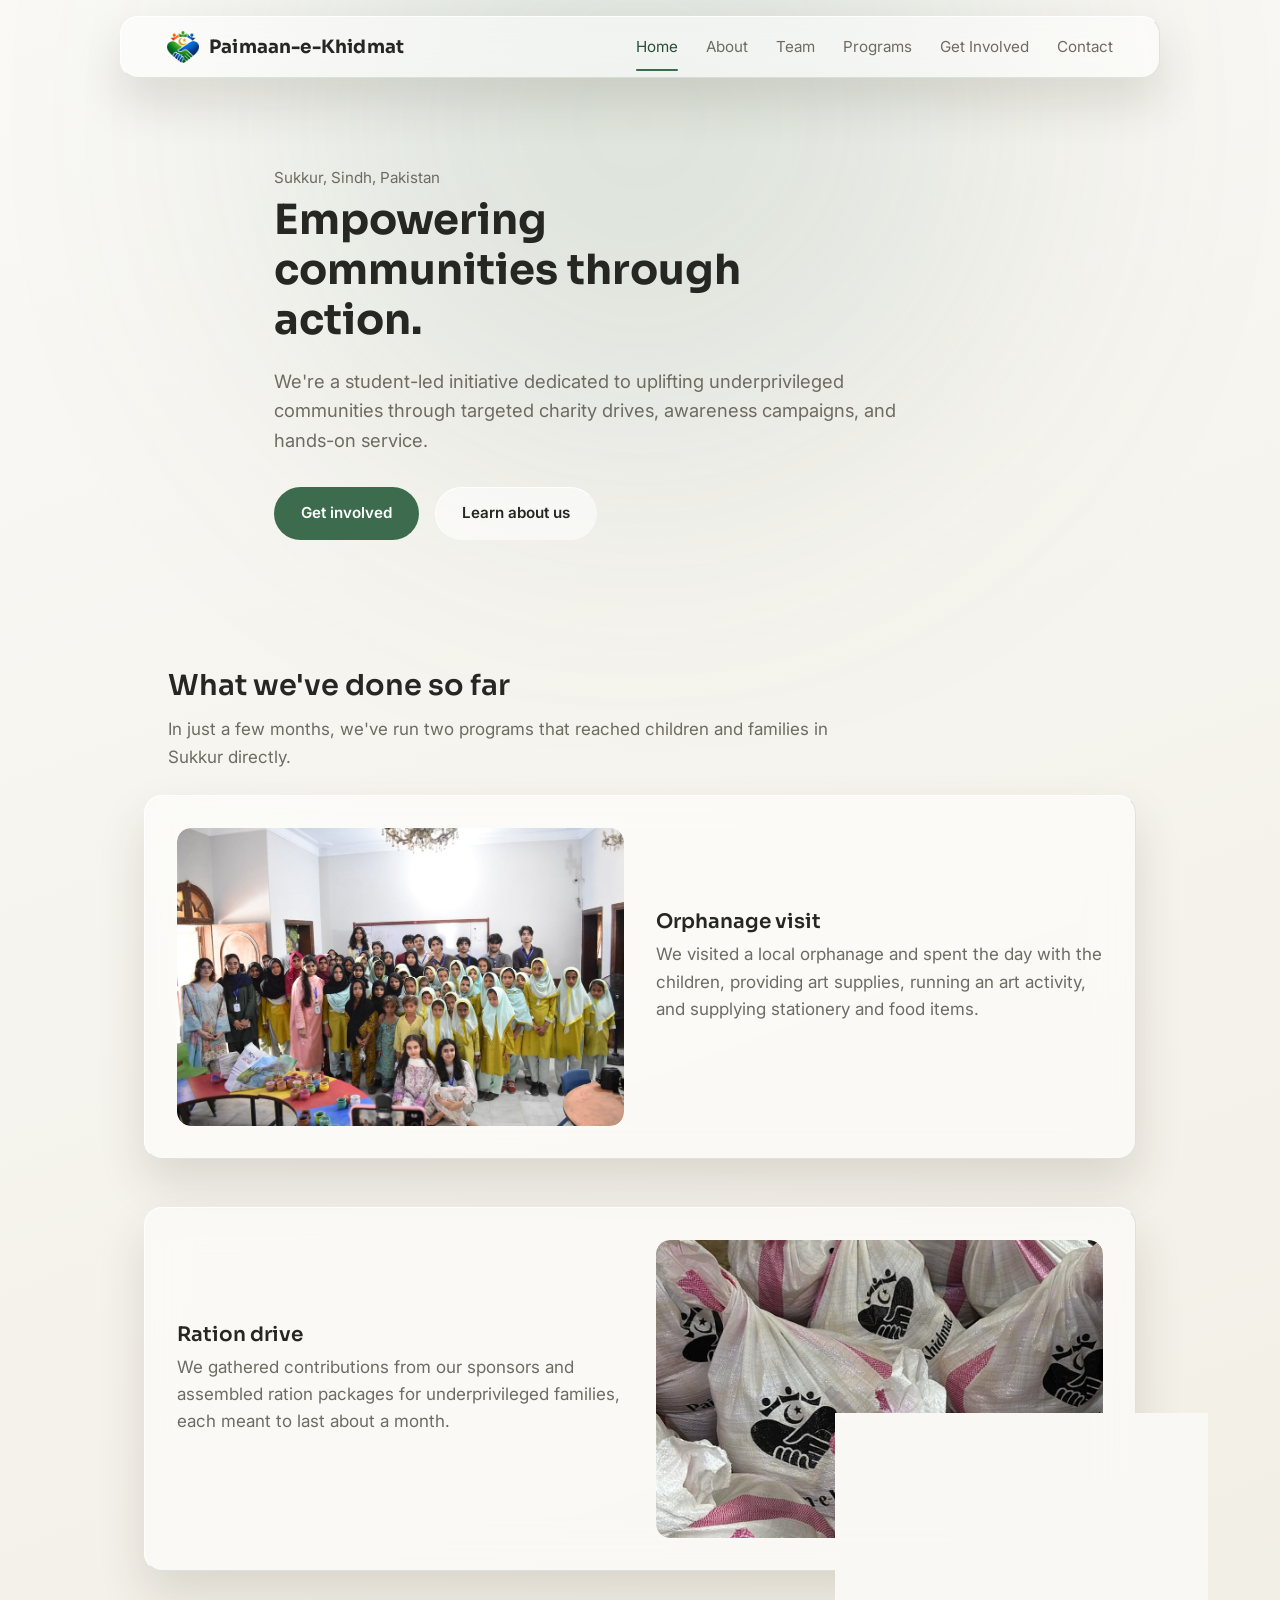
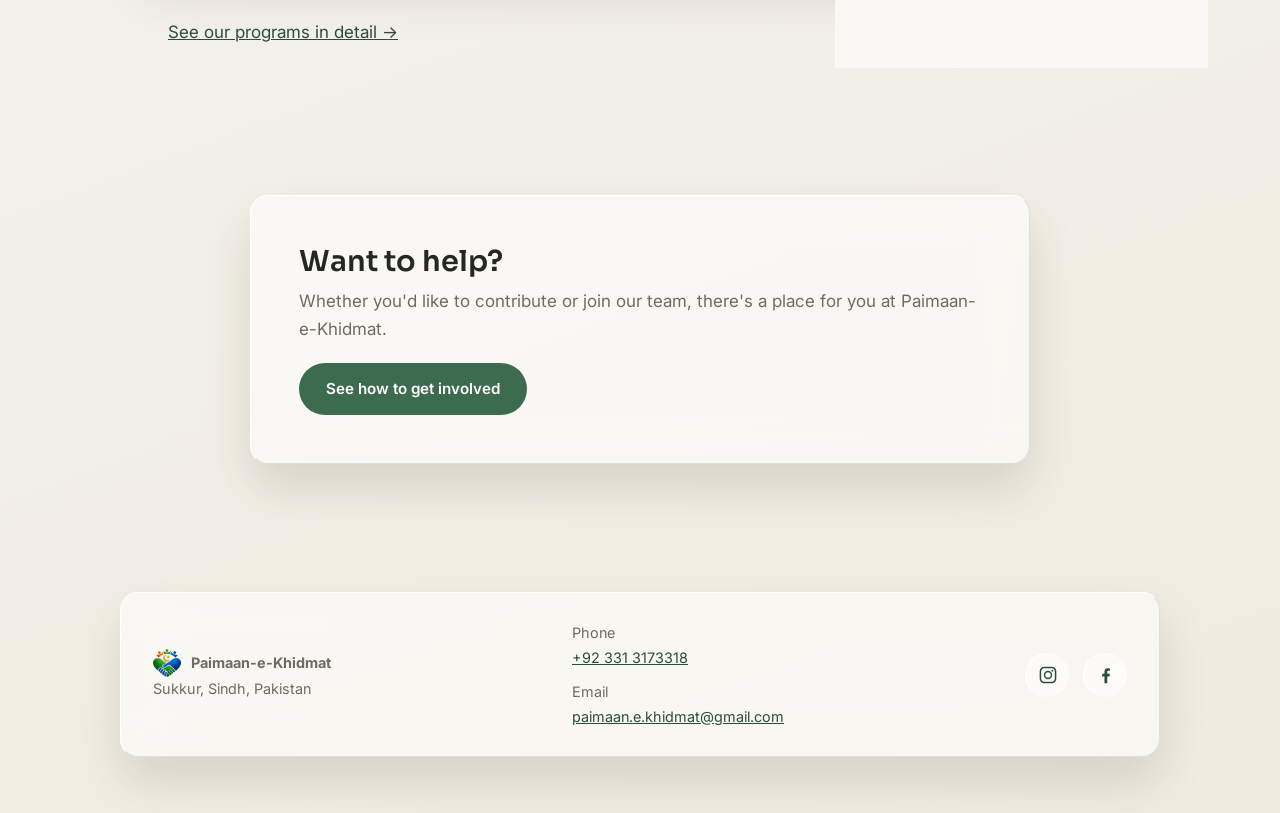
==== index.html @ b543eeee "Add files via upload" ====
<!DOCTYPE html>
<html lang="en">
<head>
<meta charset="UTF-8">
<meta name="viewport" content="width=device-width, initial-scale=1.0">
<title>Paimaan-e-Khidmat — Empowering communities through action</title>
<meta name="description" content="Paimaan-e-Khidmat is a student-led initiative in Sukkur, Sindh, uplifting underprivileged communities through charity drives, awareness campaigns, and hands-on service.">
<link rel="icon" type="image/png" href="images/logo-icon.png">
<link rel="apple-touch-icon" href="images/logo-icon.png">
<link rel="stylesheet" href="css/style.css">
</head>
<body>

<header class="site-header glass">
  <nav class="nav-row">
    <a href="index.html" class="logo-link"><img src="images/logo-icon.png" alt="Paimaan-e-Khidmat logo">Paimaan-e-Khidmat</a>
    <button class="nav-toggle" aria-label="Toggle navigation" aria-expanded="false">
      <span></span><span></span><span></span>
    </button>
    <ul class="nav-links">
      <li><a href="index.html" class="active">Home</a></li>
      <li><a href="about.html">About</a></li>
      <li><a href="team.html">Team</a></li>
      <li><a href="programs.html">Programs</a></li>
      <li><a href="get-involved.html">Get Involved</a></li>
      <li><a href="contact.html">Contact</a></li>
      <span class="nav-underline" aria-hidden="true"></span>
    </ul>
  </nav>
</header>

<main>

  <section class="hero">
    <div class="container">
      <p class="eyebrow">Sukkur, Sindh, Pakistan</p>
      <h1>Empowering communities through action.</h1>
      <p class="hero-lede">We're a student-led initiative dedicated to uplifting underprivileged communities through targeted charity drives, awareness campaigns, and hands-on service.</p>
      <div class="hero-actions">
        <a href="get-involved.html" class="btn btn-primary">Get involved</a>
        <a href="about.html" class="btn btn-secondary">Learn about us</a>
      </div>
    </div>
  </section>

  <section>
    <div class="container-wide">
      <h2 style="margin-left: 24px;">What we've done so far</h2>
      <p style="margin-left: 24px; max-width: 60ch;">In just a few months, we've run two programs that reached children and families in Sukkur directly.</p>
      <div class="card-grid" style="margin-top: 24px;">
        <div class="program-block card glass">
          <div class="photo-placeholder has-photo"><img src="images/orphanage-visit.jpg" alt="Volunteers and children together during the orphanage visit" style="border-radius: 14px; width: 100%; height: 100%; object-fit: cover;"></div>
          <div>
            <h3>Orphanage visit</h3>
            <p>We visited a local orphanage and spent the day with the children, providing art supplies, running an art activity, and supplying stationery and food items.</p>
          </div>
        </div>
        <div class="program-block card glass">
          <div style="order: 2;" class="photo-placeholder has-photo"><img src="images/ration-drive.jpg" alt="Ration packages branded with the Paimaan-e-Khidmat logo" style="border-radius: 14px; width: 100%; height: 100%; object-fit: cover;"></div>
          <div style="order: 1;">
            <h3>Ration drive</h3>
            <p>We gathered contributions from our sponsors and assembled ration packages for underprivileged families, each meant to last about a month.</p>
          </div>
        </div>
      </div>
      <p style="margin-top: 24px; margin-left: 24px;"><a href="programs.html">See our programs in detail →</a></p>
    </div>
  </section>

  <section>
    <div class="container card glass" style="padding: 48px; text-align: left;">
      <h2>Want to help?</h2>
      <p>Whether you'd like to contribute or join our team, there's a place for you at Paimaan-e-Khidmat.</p>
      <a href="get-involved.html" class="btn btn-primary">See how to get involved</a>
    </div>
  </section>

</main>

<footer class="site-footer">
  <div class="container-wide card glass">
    <div>
      <div class="footer-brand"><img src="images/logo-icon.png" alt="Paimaan-e-Khidmat logo"><strong>Paimaan-e-Khidmat</strong></div>
      Sukkur, Sindh, Pakistan
    </div>
    <div>
      <span class="contact-label">Phone</span><a href="tel:+923313173318">+92 331 3173318</a><br>
      <span class="contact-label" style="margin-top: 10px;">Email</span><a href="mailto:paimaan.e.khidmat@gmail.com">paimaan.e.khidmat@gmail.com</a>
    </div>
    <div class="social-links footer-social">
      <a class="social-icon" href="https://www.instagram.com/paimaan_e_khidmat" target="_blank" rel="noopener" aria-label="Paimaan-e-Khidmat on Instagram">
        <svg viewBox="0 0 24 24" xmlns="http://www.w3.org/2000/svg">
          <path d="M12 2c-2.72 0-3.06.01-4.12.06-1.06.05-1.79.22-2.43.47-.66.26-1.22.6-1.77 1.16-.56.55-.9 1.11-1.16 1.77-.25.64-.42 1.37-.47 2.43C2 8.94 2 9.28 2 12s.01 3.06.06 4.12c.05 1.06.22 1.79.47 2.43.26.66.6 1.22 1.16 1.77.55.56 1.11.9 1.77 1.16.64.25 1.37.42 2.43.47C8.94 22 9.28 22 12 22s3.06-.01 4.12-.06c1.06-.05 1.79-.22 2.43-.47.66-.26 1.22-.6 1.77-1.16.56-.55.9-1.11 1.16-1.77.25-.64.42-1.37.47-2.43.05-1.06.06-1.4.06-4.12s-.01-3.06-.06-4.12c-.05-1.06-.22-1.79-.47-2.43a4.9 4.9 0 0 0-1.16-1.77 4.9 4.9 0 0 0-1.77-1.16c-.64-.25-1.37-.42-2.43-.47C15.06 2.01 14.72 2 12 2Zm0 1.8c2.67 0 2.99.01 4.04.06.98.04 1.51.21 1.86.34.47.18.8.4 1.15.75.35.35.57.68.75 1.15.13.35.3.88.34 1.86.05 1.05.06 1.37.06 4.04s-.01 2.99-.06 4.04c-.04.98-.21 1.51-.34 1.86-.18.47-.4.8-.75 1.15-.35.35-.68.57-1.15.75-.35.13-.88.3-1.86.34-1.05.05-1.37.06-4.04.06s-2.99-.01-4.04-.06c-.98-.04-1.51-.21-1.86-.34a3.1 3.1 0 0 1-1.15-.75 3.1 3.1 0 0 1-.75-1.15c-.13-.35-.3-.88-.34-1.86-.05-1.05-.06-1.37-.06-4.04s.01-2.99.06-4.04c.04-.98.21-1.51.34-1.86.18-.47.4-.8.75-1.15.35-.35.68-.57 1.15-.75.35-.13.88-.3 1.86-.34C9.01 3.81 9.33 3.8 12 3.8Zm0 3.15a5.05 5.05 0 1 0 0 10.1 5.05 5.05 0 0 0 0-10.1Zm0 8.33a3.28 3.28 0 1 1 0-6.56 3.28 3.28 0 0 1 0 6.56Zm6.44-8.53a1.18 1.18 0 1 1-2.36 0 1.18 1.18 0 0 1 2.36 0Z"/>
        </svg>
      </a>
      <a class="social-icon" href="https://www.facebook.com/share/1TbUAhCM6e/" target="_blank" rel="noopener" aria-label="Paimaan-e-Khidmat on Facebook">
        <svg viewBox="0 0 24 24" xmlns="http://www.w3.org/2000/svg">
          <path d="M13.5 21.75v-8.1h2.72l.4-3.16h-3.12V8.5c0-.91.25-1.53 1.56-1.53h1.67V4.15C15.98 4.06 15.06 4 13.98 4 11.7 4 10.15 5.39 10.15 8.2v2.29H7.42v3.16h2.73v8.1h3.35Z"/>
        </svg>
      </a>
    </div>
  </div>
</footer>

<script src="js/script.js"></script>
</body>
</html>
---- css/style.css ----
/* ============================================================
   Paimaan-e-Khidmat — glassmorphism stylesheet (light theme)
   ============================================================ */

@import url('https://fonts.googleapis.com/css2?family=Sora:wght@400;500;600;700&family=Inter:wght@400;500;600&display=swap');

:root {
  --bg-a: #FAF9F6;
  --bg-b: #EFEBE0;
  --glow-a: #3D6B4E;

  --accent: #3D6B4E;
  --accent-dark: #2C4E39;

  --glass-fill: rgba(255, 255, 255, 0.55);
  --glass-fill-strong: rgba(255, 255, 255, 0.72);
  --glass-border: rgba(255, 255, 255, 0.9);
  --glass-border-soft: rgba(61, 107, 78, 0.16);
  --glass-shadow: rgba(58, 48, 30, 0.14);

  --text: #262622;
  --text-muted: #6E6B63;
  --text-on-dark: #FAF9F6;

  --max-width: 780px;
  --font-display: 'Sora', -apple-system, BlinkMacSystemFont, sans-serif;
  --font-body: 'Inter', -apple-system, BlinkMacSystemFont, sans-serif;
}

* {
  box-sizing: border-box;
}

html {
  scroll-behavior: smooth;
}

@media (prefers-reduced-motion: reduce) {
  html {
    scroll-behavior: auto;
  }
  * {
    animation: none !important;
    transition: none !important;
  }
}

body {
  margin: 0;
  font-family: var(--font-body);
  color: var(--text);
  line-height: 1.6;
  font-size: 17px;
  min-height: 100vh;
  background: linear-gradient(160deg, var(--bg-a) 0%, var(--bg-b) 100%);
  position: relative;
  overflow-x: hidden;
}

/* A single, faint glow drifting very slowly behind everything — just enough
   tonal variation for the glass panels to catch, without competing colors. */
body::before {
  content: "";
  position: fixed;
  border-radius: 50%;
  filter: blur(140px);
  opacity: 0.14;
  z-index: 0;
  pointer-events: none;
  width: 55vw;
  height: 55vw;
  background: var(--glow-a);
  top: -18vw;
  left: 50%;
  transform: translateX(-50%);
  animation: drift-a 40s ease-in-out infinite alternate;
}

@keyframes drift-a {
  from { transform: translate(-50%, 0) scale(1); }
  to   { transform: translate(-42%, 4vw) scale(1.08); }
}

h1, h2, h3 {
  font-family: var(--font-display);
  font-weight: 600;
  line-height: 1.2;
  margin: 0 0 0.5em 0;
  color: var(--text);
}

h1 { font-size: 2.6rem; font-weight: 700; }
h2 { font-size: 1.8rem; }
h3 { font-size: 1.25rem; }

p {
  margin: 0 0 1.2em 0;
  max-width: 65ch;
  color: var(--text-muted);
}

a {
  color: var(--accent-dark);
}

a:focus-visible,
button:focus-visible {
  outline: 2px solid var(--accent-dark);
  outline-offset: 3px;
}

img {
  max-width: 100%;
  display: block;
  border-radius: 12px;
}

.container {
  max-width: var(--max-width);
  margin: 0 auto;
  padding: 0 24px;
  position: relative;
  z-index: 1;
}

.container-wide {
  max-width: 1040px;
  margin: 0 auto;
  padding: 0 24px;
  position: relative;
  z-index: 1;
}

/* ---------- Glass panel base ---------- */

.glass {
  background: var(--glass-fill);
  backdrop-filter: blur(20px);
  -webkit-backdrop-filter: blur(20px);
  border-top: 1px solid var(--glass-border);
  border-left: 1px solid var(--glass-border);
  border-right: 1px solid var(--glass-border-soft);
  border-bottom: 1px solid var(--glass-border-soft);
  border-radius: 18px;
  box-shadow: 0 24px 48px var(--glass-shadow);
}

/* ---------- Header / Nav ---------- */

.site-header {
  position: sticky;
  top: 16px;
  z-index: 100;
  margin: 16px auto 0;
  max-width: 1040px;
  padding: 0 24px;
}

.nav-row {
  padding: 14px 22px;
  display: flex;
  align-items: center;
  justify-content: space-between;
}

.logo-link {
  display: flex;
  align-items: center;
  gap: 10px;
  font-family: var(--font-display);
  font-weight: 700;
  font-size: 1.15rem;
  color: var(--text);
  text-decoration: none;
  letter-spacing: 0.01em;
}

.logo-link img {
  width: 32px;
  height: 32px;
  border-radius: 0;
}

.footer-brand {
  display: flex;
  align-items: center;
  gap: 10px;
}

.footer-brand img {
  width: 28px;
  height: 28px;
}

.nav-links {
  display: flex;
  gap: 28px;
  list-style: none;
  margin: 0;
  padding: 0;
  position: relative;
}

.nav-underline {
  position: absolute;
  bottom: -10px;
  height: 2px;
  background: var(--accent);
  border-radius: 2px;
  left: 0;
  width: 0;
  opacity: 0;
  transition: left 0.35s cubic-bezier(0.65, 0, 0.35, 1),
              width 0.35s cubic-bezier(0.65, 0, 0.35, 1),
              opacity 0.2s ease;
  pointer-events: none;
}

.nav-links a {
  text-decoration: none;
  color: var(--text-muted);
  font-size: 0.95rem;
  transition: color 0.2s ease;
}

.nav-links a:hover,
.nav-links a.active {
  color: var(--accent-dark);
}

.nav-toggle {
  display: none;
  background: none;
  border: none;
  cursor: pointer;
  padding: 8px;
}

.nav-toggle span {
  display: block;
  width: 22px;
  height: 2px;
  background: var(--text);
  margin: 5px 0;
}

@media (max-width: 680px) {
  .nav-toggle {
    display: block;
  }
  .nav-links {
    position: absolute;
    top: calc(100% + 8px);
    left: 0;
    right: 0;
    /* Deliberately near-opaque (not the lighter glass used elsewhere):
       backdrop-filter blur is unreliable on mobile browsers, so this panel
       needs to read clearly even when the blur doesn't render at all. */
    background: rgba(255, 255, 255, 0.97);
    backdrop-filter: blur(20px);
    -webkit-backdrop-filter: blur(20px);
    border-radius: 16px;
    flex-direction: column;
    gap: 0;
    max-height: 0;
    overflow: hidden;
    /* No border or shadow while collapsed — a 1px border on a 0-height box
       still renders as a visible line, which is what was showing under the
       header at all times. Both are added only in the .open state below. */
    border: none;
    box-shadow: none;
    transition: max-height 0.25s ease;
  }
  .nav-links.open {
    max-height: min(70vh, 480px);
    overflow-y: auto;
    border-top: 1px solid var(--glass-border);
    border-left: 1px solid var(--glass-border);
    box-shadow: 0 20px 40px var(--glass-shadow);
  }
  .nav-links li {
    border-top: 1px solid var(--glass-border-soft);
  }
  .nav-links li:first-child {
    border-top: none;
  }
  .nav-links a {
    display: block;
    padding: 16px 24px;
    color: var(--text);
    font-weight: 500;
  }
  .nav-links a.active {
    color: var(--accent-dark);
  }
  .nav-underline {
    display: none;
  }
}

/* ---------- Sections ---------- */

section {
  padding: 64px 0;
  position: relative;
  z-index: 1;
}

.eyebrow {
  color: var(--text-muted);
  font-size: 0.95rem;
  margin-bottom: 0.4em;
}

/* ---------- Hero ---------- */

.hero {
  padding: 88px 0 64px 0;
  opacity: 0;
  transform: translateY(14px);
  animation: hero-in 0.7s ease forwards;
}

@keyframes hero-in {
  to { opacity: 1; transform: translateY(0); }
}

.hero h1 {
  max-width: 15ch;
}

.hero-lede {
  font-size: 1.15rem;
  color: var(--text-muted);
  max-width: 55ch;
}

.hero-actions {
  display: flex;
  gap: 16px;
  margin-top: 32px;
  flex-wrap: wrap;
}

/* ---------- Buttons ---------- */

.btn {
  display: inline-block;
  padding: 13px 26px;
  border-radius: 999px;
  text-decoration: none;
  font-size: 0.95rem;
  font-weight: 600;
  font-family: var(--font-body);
  border: 1px solid transparent;
  cursor: pointer;
  transition: transform 0.15s ease, box-shadow 0.15s ease, background 0.15s ease;
}

.btn-primary {
  background: var(--accent);
  color: #FFFFFF;
}

.btn-primary:hover {
  background: var(--accent-dark);
  transform: translateY(-2px);
  box-shadow: 0 10px 24px rgba(44, 78, 57, 0.28);
}

.btn-secondary {
  background: var(--glass-fill);
  backdrop-filter: blur(12px);
  -webkit-backdrop-filter: blur(12px);
  color: var(--text);
  border-top: 1px solid var(--glass-border);
  border-left: 1px solid var(--glass-border);
}

.btn-secondary:hover {
  background: var(--glass-fill-strong);
}

.btn-disabled {
  background: rgba(61, 107, 78, 0.10);
  color: var(--text-muted);
  cursor: not-allowed;
  pointer-events: none;
}

/* ---------- Cards (glass panels for content blocks) ---------- */

.card {
  padding: 40px;
  margin-bottom: 24px;
}

.card h2, .card h3 {
  margin-bottom: 0.35em;
}

.card-grid {
  display: grid;
  gap: 24px;
}

/* ---------- Photo placeholder ---------- */

.photo-placeholder {
  color: var(--text-muted);
  font-size: 0.9rem;
  padding: 24px;
  text-align: center;
  min-height: 220px;
  display: flex;
  align-items: center;
  justify-content: center;
  border-radius: 14px;
  background: rgba(61, 107, 78, 0.06);
  border: 1px dashed rgba(61, 107, 78, 0.25);
  overflow: hidden;
}

.photo-placeholder.has-photo {
  padding: 0;
  background: none;
  border: none;
}

/* ---------- Program block ---------- */

.program-block.card {
  padding: 32px;
  display: grid;
  grid-template-columns: 1fr 1fr;
  gap: 32px;
  align-items: center;
  transition: transform 0.2s ease;
}

.program-block.card:hover {
  transform: translateY(-3px);
}

@media (max-width: 720px) {
  .program-block.card {
    grid-template-columns: 1fr;
  }
}

.program-meta {
  color: var(--text-muted);
  font-size: 0.9rem;
  margin-bottom: 0.6em;
}

/* ---------- Involve cards ---------- */

.involve-block.card {
  transition: transform 0.2s ease;
}

.involve-block.card:hover {
  transform: translateY(-3px);
}

.recruitment-status {
  margin-top: 20px;
  padding: 10px 18px;
  border-radius: 999px;
  font-size: 0.9rem;
  display: inline-block;
}

.recruitment-status.open {
  background: rgba(61, 107, 78, 0.14);
  color: var(--accent-dark);
}

.recruitment-status.closed {
  background: rgba(110, 107, 99, 0.12);
  color: var(--text-muted);
}

/* ---------- Social links (icon buttons, theme-tinted not brand-colored) ---------- */

.social-links {
  display: flex;
  gap: 14px;
  margin-top: 20px;
  flex-wrap: wrap;
}

.social-icon {
  width: 44px;
  height: 44px;
  border-radius: 50%;
  display: flex;
  align-items: center;
  justify-content: center;
  background: var(--glass-fill);
  border-top: 1px solid var(--glass-border);
  border-left: 1px solid var(--glass-border);
  color: var(--accent-dark);
  text-decoration: none;
  font-size: 1.1rem;
  transition: transform 0.15s ease, background 0.15s ease;
}

.social-icon:hover {
  background: var(--glass-fill-strong);
  transform: translateY(-2px);
}

.social-icon svg {
  width: 20px;
  height: 20px;
  fill: var(--accent-dark);
}

/* ---------- Team page: founders ---------- */

.founders-grid {
  display: grid;
  grid-template-columns: 1fr 1fr;
  gap: 24px;
}

.founders-grid.founders-grid-single {
  grid-template-columns: 1fr;
  max-width: 320px;
  margin: 0 auto;
}

/* Single merged founder spotlight: photo/name on the left, message on the right */
.founder-spotlight {
  display: flex;
  align-items: center;
  gap: 48px;
  max-width: 920px;
  margin: 0 auto;
  padding: 40px 44px;
}

.founder-spotlight-photo {
  flex: 0 0 auto;
  text-align: center;
}

.founder-spotlight-photo img {
  width: 200px;
  aspect-ratio: 1 / 1;
  object-fit: cover;
  border-radius: 22px;
  border: 2px solid rgba(61, 107, 78, 0.45);
  margin-bottom: 14px;
}

.founder-spotlight-text {
  flex: 1 1 auto;
  border-left: 1px solid var(--glass-border-soft);
  padding-left: 40px;
}

.founder-message-placeholder {
  color: var(--text-muted);
  font-style: italic;
  margin-bottom: 0;
}

.founder-quote {
  position: relative;
  margin: 22px 0 0;
  padding: 18px 0 0 34px;
  border-top: 1px solid var(--glass-border-soft);
  font-family: var(--font-display);
  font-style: italic;
  font-size: 1.15rem;
  line-height: 1.5;
  color: var(--accent-dark);
}

.founder-quote-mark {
  position: absolute;
  left: -2px;
  top: 8px;
  font-family: var(--font-display);
  font-style: normal;
  font-size: 2.6rem;
  line-height: 1;
  color: var(--accent);
  opacity: 0.55;
}

.nowrap {
  white-space: nowrap;
}

/* ---------- Team page: department intro list ---------- */

.dept-intro-list {
  list-style: none;
  max-width: 65ch;
  margin: 0 0 0.9em;
  padding: 0;
  display: flex;
  flex-direction: column;
  gap: 0.55em;
}

.dept-intro-list li {
  position: relative;
  padding-left: 1.4em;
}

.dept-intro-list li::before {
  content: "";
  position: absolute;
  left: 0;
  top: 0.55em;
  width: 8px;
  height: 8px;
  border-radius: 50%;
  background: var(--accent);
}

@media (max-width: 620px) {
  .founder-spotlight {
    flex-direction: column;
    gap: 20px;
    text-align: center;
    padding: 26px 24px;
  }
  .founder-spotlight-text {
    border-left: none;
    border-top: 1px solid var(--glass-border-soft);
    padding-left: 0;
    padding-top: 20px;
  }
  .founder-spotlight-photo img {
    width: 160px;
  }
  .founder-quote {
    padding-left: 0;
    text-align: left;
    font-size: 1.05rem;
  }
  .founder-quote-mark {
    position: static;
    display: block;
    margin-bottom: -6px;
  }
}

@media (max-width: 620px) {
  .founders-grid {
    grid-template-columns: 1fr;
  }
}

.founder-card {
  text-align: center;
}

.founder-photo {
  min-height: 200px;
  border-radius: 14px;
  background: rgba(61, 107, 78, 0.06);
  border: 1px dashed rgba(61, 107, 78, 0.25);
  display: flex;
  align-items: center;
  justify-content: center;
  color: var(--text-muted);
  font-size: 0.9rem;
  margin-bottom: 18px;
}

.founder-photo.has-photo {
  border: none;
  background: none;
}

.founder-photo.has-photo {
  min-height: 0;
}

.founder-photo.has-photo img {
  width: 100%;
  max-width: 260px;
  aspect-ratio: 1 / 1;
  object-fit: cover;
  border-radius: 22px;
  border: 2px solid rgba(61, 107, 78, 0.45);
}

/* ---------- Team page: department accordions ---------- */

.dept-card {
  padding: 0;
  overflow: hidden;
}

.dept-header {
  width: 100%;
  display: flex;
  align-items: center;
  justify-content: space-between;
  gap: 16px;
  padding: 24px 32px;
  background: none;
  border: none;
  cursor: pointer;
  font-family: var(--font-display);
  font-size: 1.2rem;
  font-weight: 600;
  color: var(--text);
  text-align: left;
}

.dept-title {
  flex: 1;
}

.dept-chevron {
  width: 22px;
  height: 22px;
  color: var(--accent-dark);
  flex-shrink: 0;
  transition: transform 0.3s ease;
}

.dept-header[aria-expanded="true"] .dept-chevron {
  transform: rotate(180deg);
}

.dept-panel {
  max-height: 0;
  overflow: hidden;
  transition: max-height 0.4s cubic-bezier(0.4, 0, 0.2, 1);
}

.dept-panel-inner {
  padding: 4px 32px 32px;
  display: flex;
  flex-direction: column;
  gap: 20px;
}

.dept-person {
  display: flex;
  gap: 20px;
  align-items: flex-start;
  padding-top: 20px;
  border-top: 1px solid var(--glass-border-soft);
}

.dept-person:first-child {
  padding-top: 0;
  border-top: none;
}

.dept-person-photo {
  width: 88px;
  height: 88px;
  border-radius: 18px;
  flex-shrink: 0;
  background: rgba(61, 107, 78, 0.08);
  border: 2px solid rgba(61, 107, 78, 0.45);
  display: flex;
  align-items: center;
  justify-content: center;
  font-size: 0.72rem;
  color: var(--text-muted);
  text-align: center;
  overflow: hidden;
}

.dept-person-photo img {
  width: 100%;
  height: 100%;
  object-fit: cover;
  border-radius: 16px;
}

.dept-person-text {
  display: flex;
  flex-direction: column;
  gap: 4px;
  padding-top: 2px;
}

.dept-person-role {
  font-size: 0.85rem;
  color: var(--text-muted);
}

.dept-person-text p {
  margin: 0;
  font-size: 1.02rem;
  color: var(--text);
  max-width: 52ch;
}

@media (min-width: 900px) {
  .dept-person-photo {
    width: 128px;
    height: 128px;
    border-radius: 22px;
    font-size: 0.78rem;
  }
  .dept-person {
    gap: 26px;
    align-items: center;
  }
}

@media (max-width: 620px) {
  .dept-header {
    padding: 20px 22px;
    font-size: 1.05rem;
  }
  .dept-panel-inner {
    padding: 4px 22px 26px;
  }
  .dept-person-photo {
    width: 60px;
    height: 60px;
  }
}

/* ---------- Contact ---------- */

.contact-list {
  list-style: none;
  padding: 0;
  margin: 0;
}

.contact-list li {
  padding: 18px 22px;
  border-top: 1px solid var(--glass-border-soft);
}

.contact-list li:first-child {
  border-top: none;
}

.contact-label {
  color: var(--text-muted);
  font-size: 0.9rem;
  display: block;
  margin-bottom: 2px;
}

/* ---------- Footer ---------- */

.site-footer {
  padding: 40px 0 32px;
  color: var(--text-muted);
  font-size: 0.9rem;
  position: relative;
  z-index: 1;
}

.site-footer .container-wide.card {
  display: flex;
  justify-content: space-between;
  align-items: center;
  flex-wrap: wrap;
  gap: 20px;
  padding: 28px 32px;
}

.site-footer .footer-social {
  margin-top: 0;
}

.site-footer a {
  color: var(--accent-dark);
}
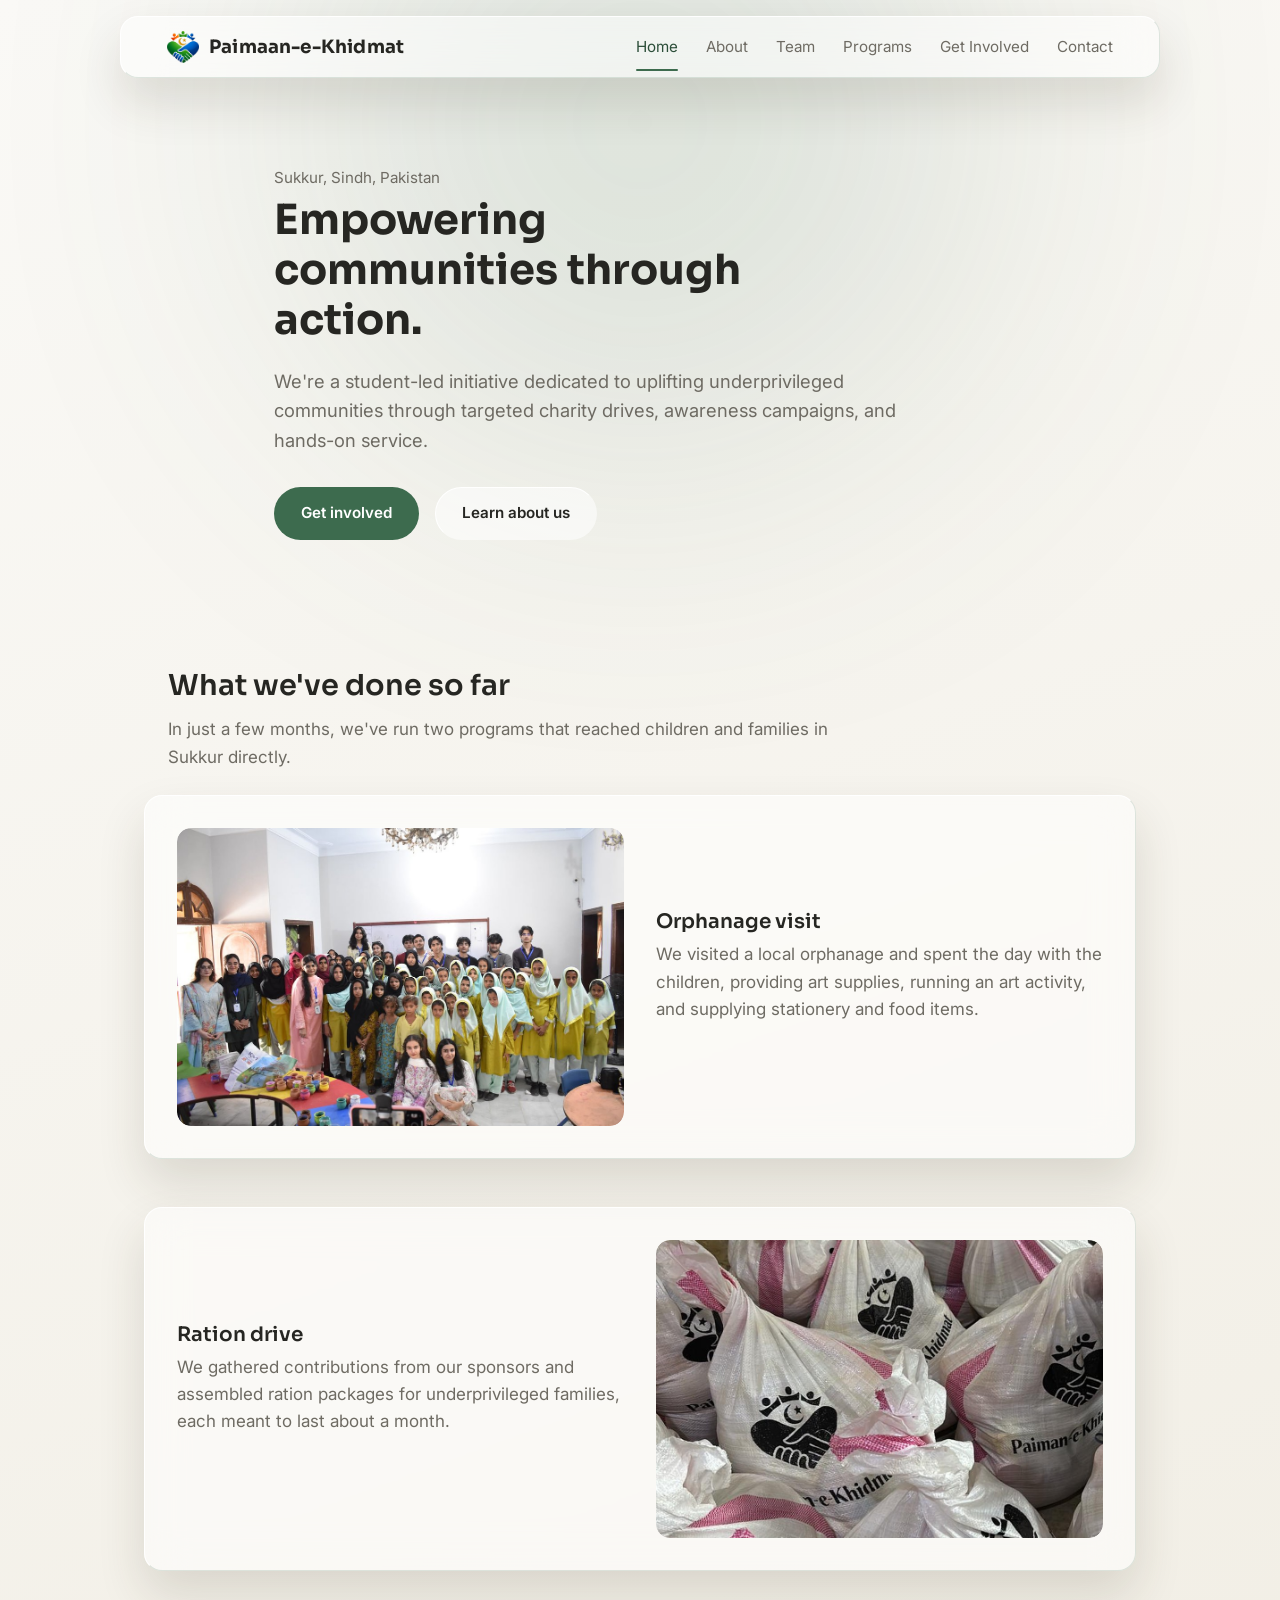
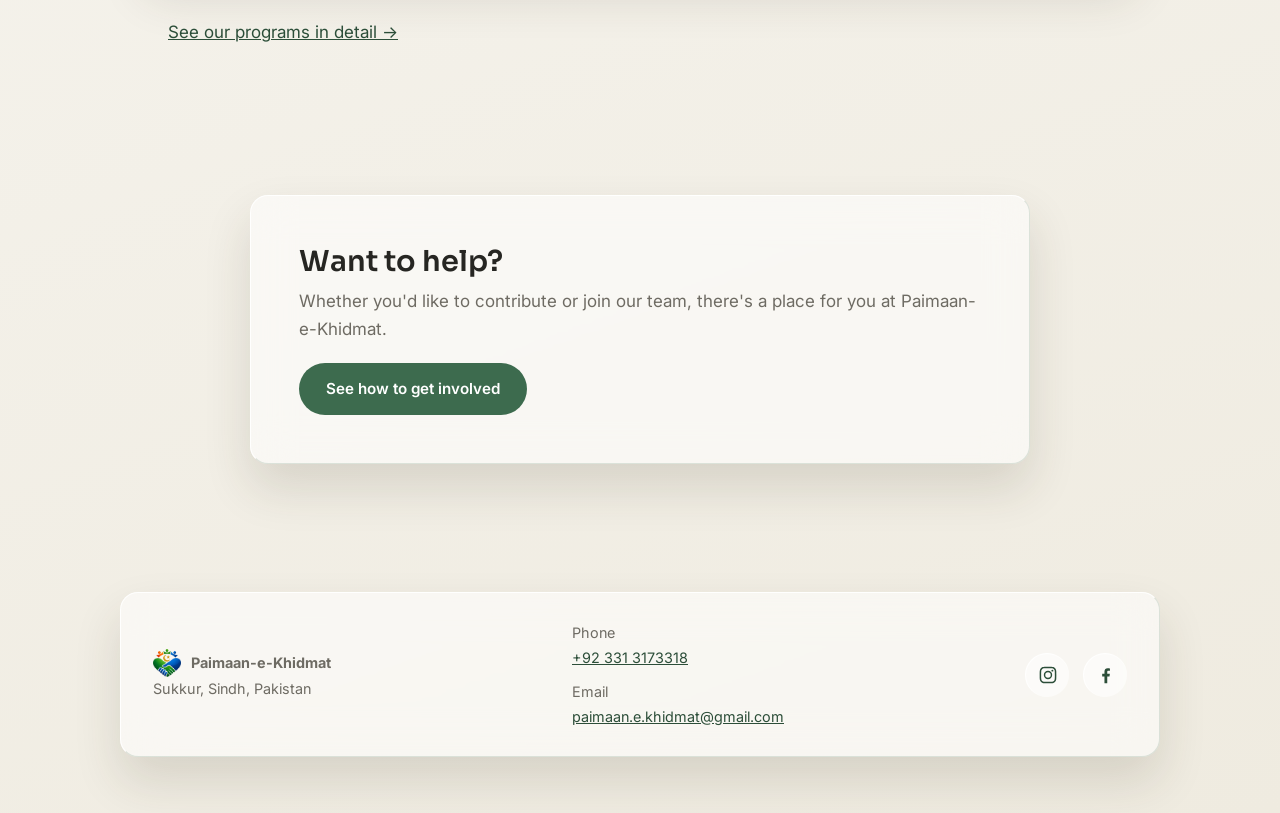
==== commit 1469be26: "Add files via upload" ====
--- a/index.html
+++ b/index.html
@@ -48,12 +48,12 @@
       <h2 style="margin-left: 24px;">What we've done so far</h2>
       <p style="margin-left: 24px; max-width: 60ch;">In just a few months, we've run two programs that reached children and families in Sukkur directly.</p>
       <div class="card-grid" style="margin-top: 24px;">
-        <div class="program-block card glass">
-          <div class="photo-placeholder has-photo"><img src="images/orphanage-visit.jpg" alt="Volunteers and children together during the orphanage visit" style="border-radius: 14px; width: 100%; height: 100%; object-fit: cover;"></div>
+        <div class="program-block card glass image-left-desktop">
           <div>
             <h3>Orphanage visit</h3>
             <p>We visited a local orphanage and spent the day with the children, providing art supplies, running an art activity, and supplying stationery and food items.</p>
           </div>
+          <div class="photo-placeholder has-photo"><img src="images/orphanage-visit.jpg" alt="Volunteers and children together during the orphanage visit" style="border-radius: 14px; width: 100%; height: 100%; object-fit: cover;"></div>
         </div>
         <div class="program-block card glass">
           <div style="order: 2;" class="photo-placeholder has-photo"><img src="images/ration-drive.jpg" alt="Ration packages branded with the Paimaan-e-Khidmat logo" style="border-radius: 14px; width: 100%; height: 100%; object-fit: cover;"></div>
--- a/css/style.css
+++ b/css/style.css
@@ -448,6 +448,18 @@
   }
 }
 
+/* Desktop: image on the left for blocks marked image-left-desktop */
+.program-block.image-left-desktop .photo-placeholder {
+  order: -1;
+}
+
+/* Mobile: image first, then text, for every program block */
+@media (max-width: 720px) {
+  .program-block.card .photo-placeholder {
+    order: -1 !important;
+  }
+}
+
 .program-meta {
   color: var(--text-muted);
   font-size: 0.9rem;
